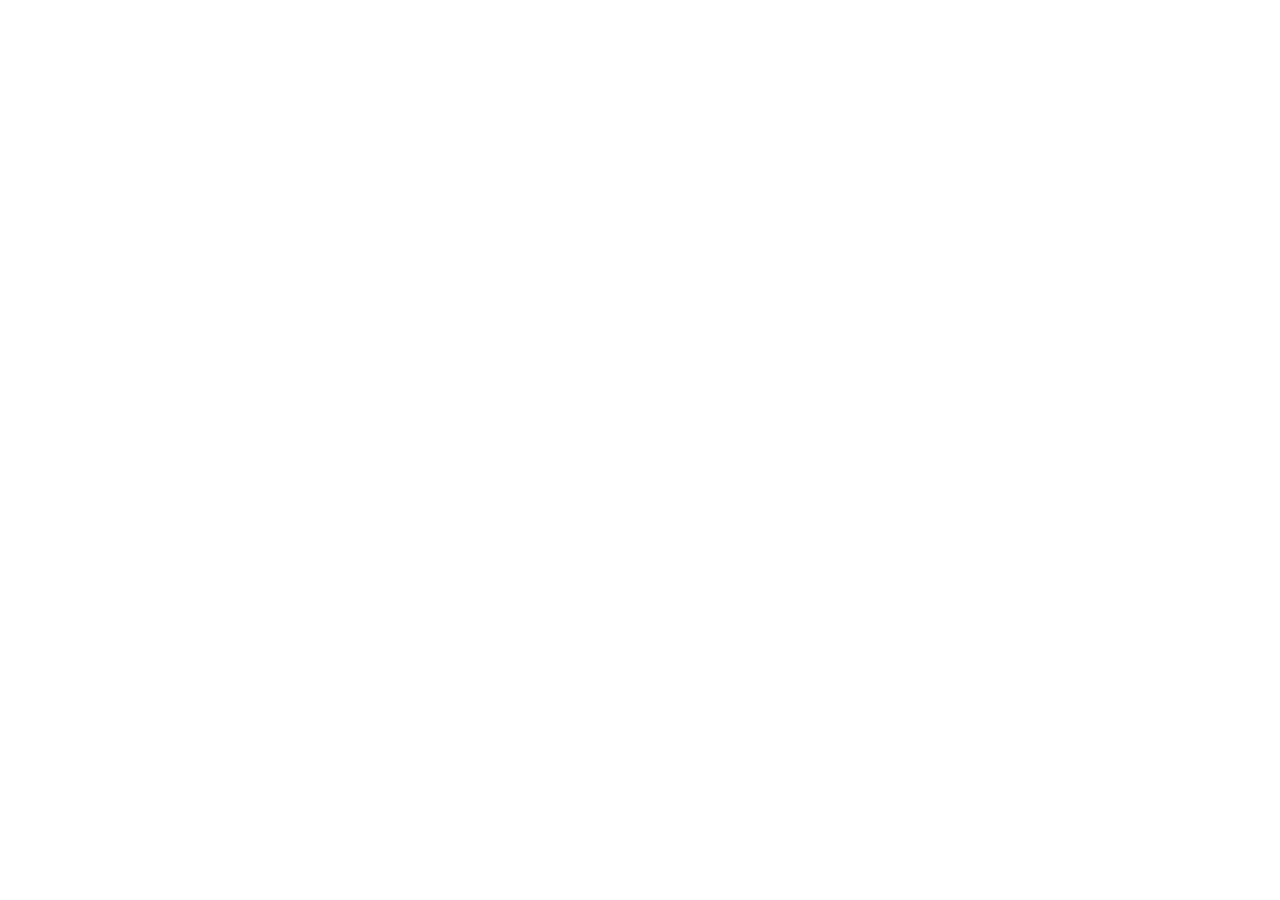
==== dashboard.html @ 9e278982 "Add files via upload" ====
<!DOCTYPE html>
<html lang="es">
<head>
  <meta charset="utf-8">
  <meta name="viewport" content="width=device-width, initial-scale=1">
  <title>Dashboard | DrokHost</title>
  <link rel="icon" href="assets/img/favicon.png">
  <link rel="stylesheet" href="assets/css/style.css">
</head>
<body>
  <div class="app">
    <aside class="sidebar" id="sidebar"></aside>
    <div class="main">
      <header class="topbar" id="topbar"></header>
      <main class="content" id="content"></main>
      <footer class="footer" id="footer"></footer>
    </div>
  </div>
  <script src="assets/js/app.js"></script>
  <script src="assets/js/dashboard.js"></script>
</body>
</html>
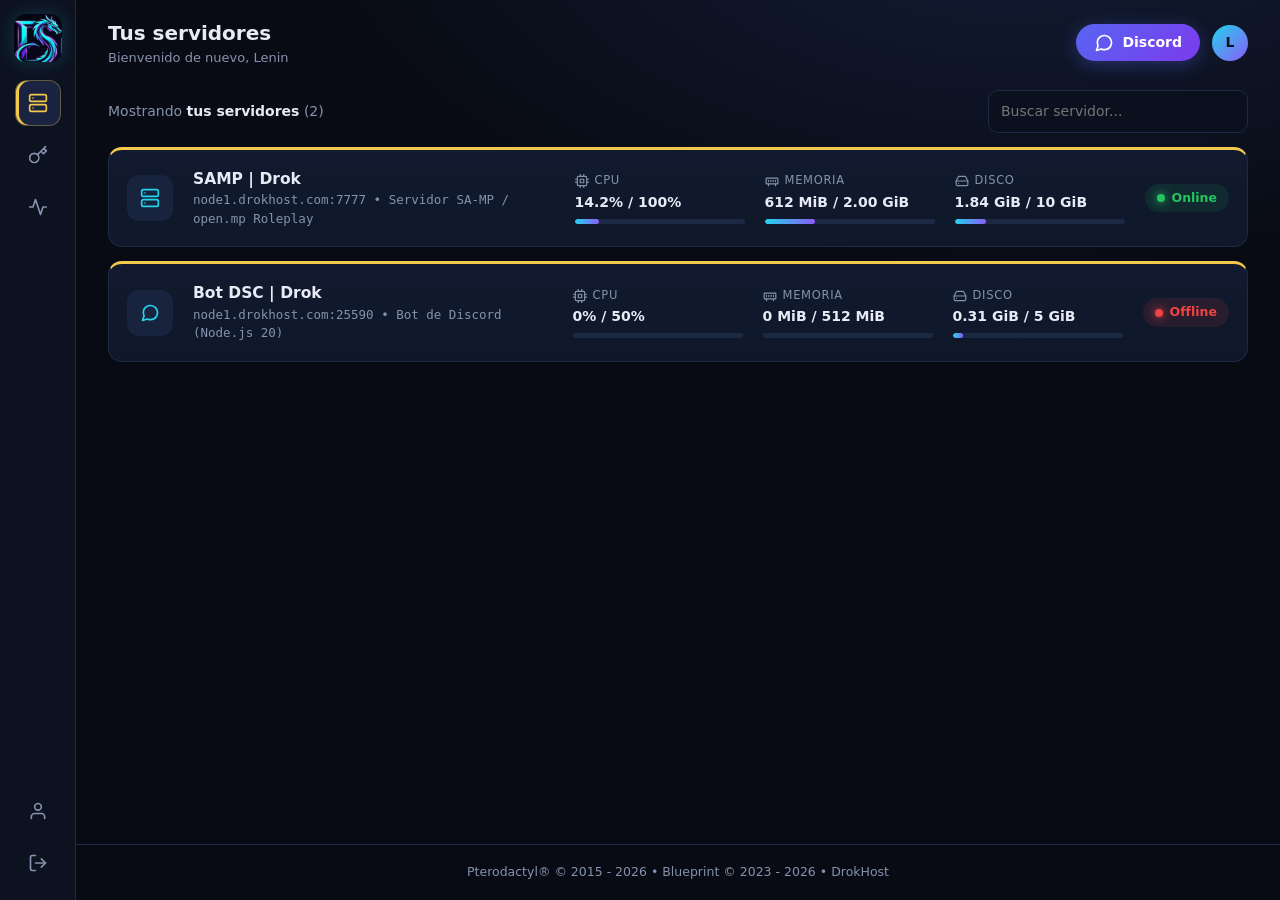
==== commit 2d3199bf: "Publicar demo funcional: dashboard.html (agrega store.js)" ====
--- a/dashboard.html
+++ b/dashboard.html
@@ -17,6 +17,7 @@
     </div>
   </div>
   <script src="assets/js/app.js"></script>
+  <script src="assets/js/store.js"></script>
   <script src="assets/js/dashboard.js"></script>
 </body>
 </html>
--- a/assets/css/style.css
+++ b/assets/css/style.css
@@ -0,0 +1,152 @@
+/* DrokHost Panel — Demo (tema oscuro estilo Nebula) */
+:root{
+  --bg:#080b14; --bg2:#0d1220; --card:#111a2e; --card2:#0f1729; --line:#1d2a45;
+  --text:#e6ebf5; --muted:#8592ad; --gold:#f2c94c; --cyan:#22d3ee; --purple:#8b5cf6;
+  --green:#22c55e; --red:#ef4444; --amber:#f59e0b; --radius:14px;
+}
+*{box-sizing:border-box;margin:0;padding:0}
+html,body{height:100%}
+body{background:radial-gradient(1200px 600px at 80% -10%,#141d36 0%,transparent 60%),var(--bg);color:var(--text);
+  font-family:"Inter","Segoe UI",system-ui,-apple-system,Roboto,sans-serif;font-size:14px;line-height:1.5}
+a{color:var(--cyan);text-decoration:none}
+button{font:inherit;cursor:pointer}
+.mono{font-family:"JetBrains Mono","Fira Code",Consolas,monospace}
+svg.i{width:20px;height:20px;stroke:currentColor;fill:none;stroke-width:2;stroke-linecap:round;stroke-linejoin:round;flex-shrink:0}
+
+/* ---------- Layout ---------- */
+.app{display:flex;min-height:100vh}
+.sidebar{position:fixed;inset:0 auto 0 0;width:76px;background:var(--bg2);border-right:1px solid var(--line);
+  display:flex;flex-direction:column;align-items:center;padding:14px 0;gap:6px;z-index:20}
+.sidebar .brand{width:48px;height:48px;border-radius:12px;overflow:hidden;margin-bottom:12px;box-shadow:0 0 18px #22d3ee33}
+.sidebar .brand img{width:100%;height:100%;object-fit:cover}
+.sidebar .sep{width:34px;height:1px;background:var(--line);margin:6px 0}
+.sidebar .spacer{flex:1}
+.nav-btn{position:relative;width:46px;height:46px;border-radius:12px;display:grid;place-items:center;color:var(--muted);
+  border:1px solid transparent;background:none;transition:.15s}
+.nav-btn:hover{color:var(--text);background:#16213a}
+.nav-btn.active{color:var(--gold);background:#1a2440;border-color:#f2c94c55;box-shadow:inset 3px 0 0 var(--gold)}
+.nav-btn::after{content:attr(data-label);position:absolute;left:58px;top:50%;transform:translateY(-50%) translateX(-6px);
+  background:#1b2742;color:var(--text);padding:6px 10px;border-radius:8px;font-size:12.5px;white-space:nowrap;
+  border:1px solid var(--line);opacity:0;pointer-events:none;transition:.15s;box-shadow:0 6px 20px #0008}
+.nav-btn:hover::after{opacity:1;transform:translateY(-50%) translateX(0)}
+
+.main{flex:1;margin-left:76px;display:flex;flex-direction:column;min-width:0}
+.topbar{display:flex;align-items:center;justify-content:space-between;gap:16px;padding:18px 32px}
+.topbar h1{font-size:20px;font-weight:700}
+.topbar .sub{color:var(--muted);font-size:13px}
+.topbar .right{display:flex;align-items:center;gap:12px}
+.pill-discord{display:inline-flex;align-items:center;gap:8px;padding:8px 18px;border-radius:999px;color:#fff;font-weight:600;
+  background:linear-gradient(135deg,#5865f2,#7c3aed);box-shadow:0 4px 18px #5865f255;transition:.15s}
+.pill-discord:hover{filter:brightness(1.12);transform:translateY(-1px)}
+.avatar{width:36px;height:36px;border-radius:50%;background:linear-gradient(135deg,var(--cyan),var(--purple));display:grid;place-items:center;font-weight:700;color:#081018}
+.content{flex:1;padding:4px 32px 28px;width:100%;max-width:1400px}
+.footer{padding:18px 32px;color:var(--muted);font-size:12.5px;text-align:center;border-top:1px solid var(--line)}
+.footer a{color:var(--muted)} .footer a:hover{color:var(--text)}
+
+/* ---------- Cards ---------- */
+.card{background:linear-gradient(180deg,var(--card),var(--card2));border:1px solid var(--line);border-top:3px solid var(--gold);
+  border-radius:var(--radius);padding:18px}
+.card h3{font-size:14px;font-weight:600;margin-bottom:12px;display:flex;align-items:center;gap:8px}
+.card h3 .i{color:var(--gold)}
+.grid{display:grid;gap:16px}
+.section-title{font-size:13px;text-transform:uppercase;letter-spacing:.08em;color:var(--muted);margin:22px 0 12px}
+
+/* server cards (dashboard) */
+.srv-list{display:grid;gap:14px}
+.srv{color:var(--text);display:grid;grid-template-columns:auto 1fr repeat(3,minmax(120px,170px)) auto;align-items:center;gap:20px;
+  cursor:pointer;transition:.15s}
+.srv:hover{transform:translateY(-2px);border-color:#2b3d63;box-shadow:0 10px 30px #0006}
+.srv .ico{width:46px;height:46px;border-radius:12px;background:#18233d;display:grid;place-items:center;color:var(--cyan)}
+.srv .name{font-weight:700;font-size:15.5px}
+.srv .desc{color:var(--muted);font-size:12.5px}
+.metric .lbl{color:var(--muted);font-size:11.5px;text-transform:uppercase;letter-spacing:.06em;display:flex;align-items:center;gap:6px}
+.metric .lbl .i{width:14px;height:14px}
+.metric .val{font-weight:600;margin-top:2px}
+.bar{height:5px;border-radius:9px;background:#1c2944;margin-top:6px;overflow:hidden}
+.bar>span{display:block;height:100%;border-radius:9px;background:linear-gradient(90deg,var(--cyan),var(--purple))}
+.status{display:inline-flex;align-items:center;gap:7px;font-weight:600;font-size:12.5px;padding:5px 12px;border-radius:999px}
+.status::before{content:"";width:8px;height:8px;border-radius:50%;background:currentColor;box-shadow:0 0 10px currentColor}
+.status.online{color:var(--green);background:#22c55e1a}
+.status.offline{color:var(--red);background:#ef44441a}
+.status.starting{color:var(--amber);background:#f59e0b1a}
+
+/* ---------- Server view ---------- */
+.srv-head{display:flex;align-items:center;justify-content:space-between;gap:16px;flex-wrap:wrap;margin-bottom:16px}
+.srv-head .t{display:flex;align-items:center;gap:12px}
+.srv-head h2{font-size:22px}
+.power{display:flex;gap:8px}
+.btn{display:inline-flex;align-items:center;gap:8px;padding:9px 18px;border-radius:10px;border:1px solid var(--line);
+  background:#16213a;color:var(--text);font-weight:600;transition:.15s}
+.btn:hover:not(:disabled){filter:brightness(1.2)}
+.btn:disabled{opacity:.4;cursor:not-allowed}
+.btn.green{background:#16a34a;border-color:#22c55e}
+.btn.gray{background:#334155;border-color:#475569}
+.btn.red{background:#b91c1c;border-color:#ef4444}
+.btn.gold{background:var(--gold);border-color:var(--gold);color:#111}
+.btn.sm{padding:6px 12px;font-size:12.5px}
+
+.console-wrap{display:grid;grid-template-columns:1fr 300px;gap:16px}
+.console{background:#05070d;border:1px solid var(--line);border-top:3px solid var(--gold);border-radius:var(--radius);
+  display:flex;flex-direction:column;height:460px;overflow:hidden}
+.console .out{flex:1;overflow-y:auto;padding:14px 16px;font-size:12.8px;line-height:1.65;white-space:pre-wrap;word-break:break-word;color:#cfd8ea}
+.console .out .d{color:#f2c94c} .console .out .c{color:var(--cyan)} .console .out .ok{color:#4ade80} .console .out .er{color:#f87171} .console .out .mu{color:#64748b}
+.console .in{display:flex;align-items:center;border-top:1px solid var(--line);background:#0a0f1b}
+.console .in span{padding:0 10px 0 16px;color:var(--gold)}
+.console .in input{flex:1;background:none;border:0;outline:0;color:var(--text);padding:12px 12px 12px 0;font-size:13px}
+.stats{display:grid;gap:10px;align-content:start}
+.stat{display:flex;align-items:center;gap:12px;padding:12px 14px}
+.stat .si{width:38px;height:38px;border-radius:10px;background:#18233d;display:grid;place-items:center;color:var(--gold)}
+.stat .k{color:var(--muted);font-size:11.5px;text-transform:uppercase;letter-spacing:.06em}
+.stat .v{font-weight:600;font-size:14px}
+.charts{display:grid;grid-template-columns:repeat(3,1fr);gap:16px;margin-top:16px}
+.chart canvas{width:100%;height:150px;display:block}
+.chart .h{display:flex;justify-content:space-between;align-items:center;margin-bottom:8px}
+.chart .h b{font-size:13.5px} .chart .h span{color:var(--muted);font-size:12.5px}
+
+/* tables / lists */
+.table{width:100%;border-collapse:collapse}
+.table th{text-align:left;color:var(--muted);font-size:11.5px;text-transform:uppercase;letter-spacing:.06em;font-weight:600;padding:10px 12px;border-bottom:1px solid var(--line)}
+.table td{padding:12px;border-bottom:1px solid #18233a}
+.table tr:hover td{background:#141e34}
+.table td .row{display:flex;align-items:center;gap:10px}
+.table td .i{color:var(--gold)}
+.toolbar{display:flex;justify-content:space-between;align-items:center;gap:12px;margin-bottom:14px;flex-wrap:wrap}
+.crumb{color:var(--muted)} .crumb b{color:var(--text)}
+.tag{display:inline-block;padding:3px 9px;border-radius:7px;font-size:11.5px;background:#1b2742;color:var(--muted);border:1px solid var(--line)}
+.tag.gold{color:var(--gold);border-color:#f2c94c55}
+.tag.green{color:var(--green);border-color:#22c55e55}
+.empty{text-align:center;color:var(--muted);padding:40px 10px}
+.field{display:grid;gap:6px;margin-bottom:14px}
+.field label{font-size:11.5px;text-transform:uppercase;letter-spacing:.07em;color:var(--muted);font-weight:600}
+.field small{color:var(--muted);font-size:12px}
+.input{width:100%;background:#0a101e;border:1px solid var(--line);border-radius:10px;padding:10px 12px;color:var(--text);outline:0;font:inherit}
+.input:focus{border-color:var(--gold);box-shadow:0 0 0 3px #f2c94c22}
+.startup-cmd{background:#05070d;border:1px solid var(--line);border-radius:10px;padding:14px;font-size:13px;color:#cfd8ea}
+.two{display:grid;grid-template-columns:1fr 1fr;gap:16px}
+.activity li{list-style:none;display:flex;gap:12px;padding:12px 0;border-bottom:1px solid #18233a}
+.activity li:last-child{border:0}
+.activity .dot{width:34px;height:34px;border-radius:50%;background:#18233d;display:grid;place-items:center;color:var(--cyan);flex-shrink:0}
+.activity .when{color:var(--muted);font-size:12px}
+.toast{position:fixed;right:24px;bottom:24px;background:#1b2742;border:1px solid var(--line);border-left:3px solid var(--gold);
+  padding:12px 16px;border-radius:10px;box-shadow:0 10px 30px #0008;opacity:0;transform:translateY(10px);transition:.25s;z-index:50}
+.toast.show{opacity:1;transform:none}
+
+/* ---------- Login ---------- */
+.login-body{display:flex;flex-direction:column;min-height:100vh}
+.login{flex:1;display:grid;place-items:center;padding:30px 16px}
+.login-box{width:100%;max-width:420px}
+.login-logo{display:block;width:100%;max-width:340px;margin:0 auto 22px;border-radius:14px;filter:drop-shadow(0 0 24px #22d3ee33)}
+.login .card{padding:28px}
+.login h2{font-size:18px;margin-bottom:4px}
+.login p.s{color:var(--muted);margin-bottom:20px;font-size:13px}
+.login .btn{width:100%;justify-content:center;padding:12px}
+.login .links{display:flex;justify-content:space-between;margin-top:14px;font-size:13px}
+.demo-note{margin-top:14px;text-align:center;color:var(--muted);font-size:12px}
+.login-top{display:flex;justify-content:flex-end;padding:18px 24px}
+
+/* ---------- Responsive ---------- */
+@media(max-width:1100px){.console-wrap{grid-template-columns:1fr}.stats{grid-template-columns:repeat(2,1fr)}.charts{grid-template-columns:1fr}
+  .srv{grid-template-columns:auto 1fr auto}.srv .metric{display:none}}
+@media(max-width:700px){.sidebar{width:60px}.main{margin-left:60px}.nav-btn{width:40px;height:40px}.sidebar .brand{width:40px;height:40px}
+  .content,.topbar,.footer{padding-left:16px;padding-right:16px}.two{grid-template-columns:1fr}.stats{grid-template-columns:1fr}
+  .pill-discord span{display:none}.table th:nth-child(n+3),.table td:nth-child(n+3){display:none}}
